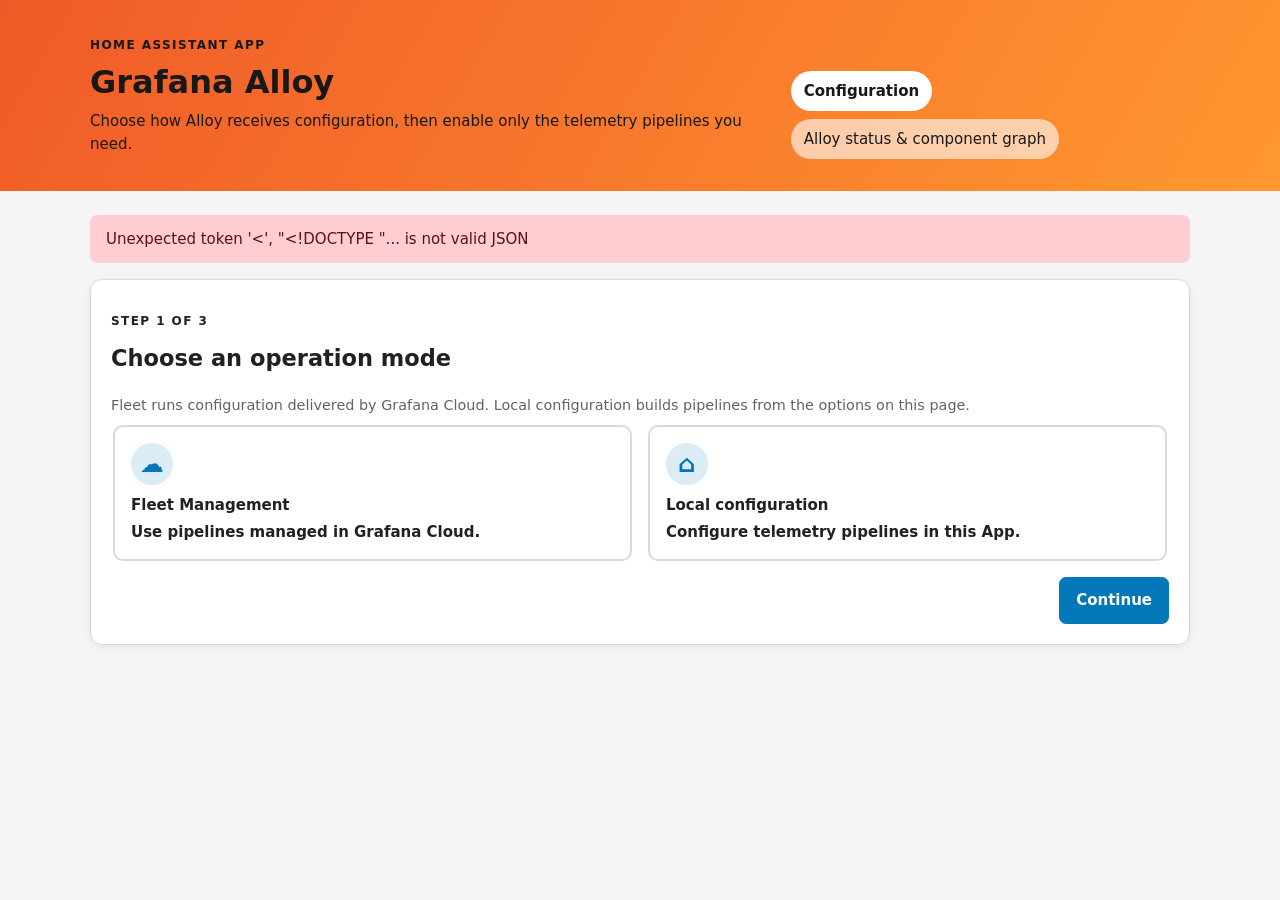
==== alloy/ui/static/index.html @ 851b1372 "Merge branch 'main' into feat/alloy-starter-placeholders-and-instance-labels Main landed the Fleet o" ====
<!doctype html>
<html lang="en">
<head>
  <meta charset="utf-8">
  <meta name="viewport" content="width=device-width,initial-scale=1">
  <title>Grafana Alloy configuration</title>
  <link rel="stylesheet" href="app.css?v=20260802-wizard">
  <script src="app.js?v=20260802-wizard" defer></script>
</head>
<body>
  <header>
    <div>
      <p class="eyebrow">Home Assistant App</p>
      <h1>Grafana Alloy</h1>
      <p>Choose how Alloy receives configuration, then enable only the telemetry pipelines you need.</p>
    </div>
    <nav aria-label="Alloy views">
      <a class="active" href="./">Configuration</a>
      <a href="alloy/">Alloy status &amp; component graph</a>
    </nav>
  </header>

  <main>
    <div id="notice" role="status" aria-live="polite"></div>
    <aside id="runtime-status" role="status" aria-live="polite" hidden></aside>
    <form id="config-form">
      <section class="card wizard-choice" data-wizard-step="mode">
        <p class="eyebrow">Step 1 of 3</p>
        <h2>Choose an operation mode</h2>
        <p class="help">Fleet runs configuration delivered by Grafana Cloud. Local configuration builds pipelines from the options on this page.</p>
        <fieldset class="mode-cards" aria-label="Operation mode">
          <input id="operation_mode" name="operation_mode" value="fleet" type="radio" required>
          <label for="operation_mode"><span class="mode-icon" aria-hidden="true">☁</span><strong>Fleet Management</strong><span>Use pipelines managed in Grafana Cloud.</span></label>
          <input id="operation_mode_local" name="operation_mode" value="local" type="radio">
          <label for="operation_mode_local"><span class="mode-icon" aria-hidden="true">⌂</span><strong>Local configuration</strong><span>Configure telemetry pipelines in this App.</span></label>
        </fieldset>
        <aside id="legacy-warning" hidden>
          This installation currently runs legacy Fleet and local pipelines together. Choose a supported mode before saving; existing behavior remains unchanged until then.
        </aside>
        <div class="wizard-actions"><button type="button" id="wizard-mode-next" class="primary">Continue</button></div>
      </section>

      <section class="card wizard-heading" data-wizard-step="config" hidden>
        <p class="eyebrow">Step 2 of 3</p>
        <h2>Configure and validate Alloy</h2>
        <p class="help">Enter the settings for the selected mode. Save &amp; restart validates the configuration before applying it.</p>
        <button type="button" id="wizard-mode-back">Change operation mode</button>
      </section>

      <div data-mode="fleet" hidden>
        <section class="card" data-wizard-step="config" hidden>
          <h2>Fleet Management</h2>
          <p>Copy the URL and numeric username from the Fleet Management API page. The shared key is also available to remotely supplied pipelines as <code>GCLOUD_RW_API_KEY</code>. This App remains a Fleet consumer and never writes, reconciles or removes Fleet resources itself.</p>
          <div class="grid">
            <div class="field"><label for="fleet_url">Fleet Management URL</label><p class="help">The complete regional service URL, including <code>https://</code>.</p><input id="fleet_url" name="fleet_url" type="url" required></div>
            <div class="field"><label for="fleet_username">Fleet Management username</label><p class="help">The numeric Fleet instance ID, not an email address.</p><input id="fleet_username" name="fleet_username" autocomplete="username" required></div>
            <div class="field"><label for="gcloud_rw_api_key">Grafana Cloud read/write API key</label><p class="help">Used for Fleet authentication and remote Loki, Prometheus, Tempo, or Pyroscope pipelines.</p><input id="gcloud_rw_api_key" name="gcloud_rw_api_key" type="password" autocomplete="new-password" data-secret><label class="clear"><input type="checkbox" data-clear-secret="gcloud_rw_api_key"> Clear stored key</label></div>
          </div>
          <details>
            <summary>Advanced &amp; optional configuration options</summary>
            <div class="grid advanced">
              <div class="field"><label for="fleet_collector_name">Collector display name</label><p class="help">Optional friendly name shown in Grafana Cloud.</p><input id="fleet_collector_name" name="fleet_collector_name"></div>
              <div><label class="switch"><input name="fleet_default_attributes" type="checkbox" checked> Expose Home Assistant Fleet attributes</label><p class="help">Adds <code>haos</code>, journal path, current and legacy App container names, and App slug for portable Fleet targeting. You can disable these attributes.</p></div>
              <div class="field"><label for="fleet_attributes">Collector attributes</label><p class="help">Comma-separated <code>key=value</code> selectors, for example <code>env=home,role=hass</code>.</p><input id="fleet_attributes" name="fleet_attributes"></div>
              <div class="field"><label for="fleet_poll_frequency">Fleet poll frequency</label><p class="help">How often Alloy checks for changed pipelines. Default: <strong>1m</strong>.</p><input id="fleet_poll_frequency" name="fleet_poll_frequency" value="1m"></div>
            </div>
          </details>
        </section>

        <section class="card" id="fleet-starter-form" data-wizard-step="starter" hidden>
          <p class="eyebrow">Step 3 of 3</p>
          <h2>Fleet starter pipeline</h2>
          <p>Alloy is healthy. Optionally choose the telemetry for one starter pipeline. These details are used only to render that Fleet manifest; they do not enable local configuration.</p>
          <p>No endpoint has to be filled in: any endpoint or tenant you leave blank is written as a <code>REPLACE-ME</code> placeholder that you edit in the generated manifest before downloading it.</p>
          <p><code>gcx</code> creates this pipeline once. The App does not reconcile later changes, disable it, or remove it on uninstall. Continue managing it in Fleet Management after creation.</p>
          <div class="grid">
            <div class="field"><label for="starter_loki_url">Loki endpoint</label><input id="starter_loki_url" data-starter="loki_url" type="url"></div>
            <div class="field"><label for="starter_loki_username">Loki tenant</label><input id="starter_loki_username" data-starter="loki_username"></div>
            <div class="field"><label for="starter_prometheus_url">Prometheus endpoint</label><input id="starter_prometheus_url" data-starter="prometheus_url" type="url"></div>
            <div class="field"><label for="starter_prometheus_username">Prometheus tenant</label><input id="starter_prometheus_username" data-starter="prometheus_username"></div>
            <div class="field"><label for="starter_tempo_url">Tempo endpoint</label><input id="starter_tempo_url" data-starter="tempo_url" type="url"></div>
            <div class="field"><label for="starter_tempo_username">Tempo tenant</label><input id="starter_tempo_username" data-starter="tempo_username"></div>
            <div class="field"><label for="starter_pyroscope_url">Pyroscope endpoint</label><input id="starter_pyroscope_url" data-starter="pyroscope_url" type="url"></div>
            <div class="field"><label for="starter_pyroscope_username">Pyroscope tenant</label><input id="starter_pyroscope_username" data-starter="pyroscope_username"></div>
          </div>
          <div class="toggles"><label class="switch"><input data-starter="host_metrics" type="checkbox" checked> Host metrics</label><label class="switch"><input data-starter="logs_homeassistant" type="checkbox" checked> Home Assistant logs</label><label class="switch"><input data-starter="traces_enabled" type="checkbox"> Receive traces</label><label class="switch"><input data-starter="alloy_profiling" type="checkbox"> Profile Alloy</label></div>
          <button type="button" id="generate-fleet-reference">Generate Fleet pipeline manifest</button>
          <button type="button" id="wizard-starter-back">Back to Fleet settings</button>
          <div id="fleet-reference" hidden>
            <div class="field wide">
              <label for="fleet-reference-manifest">Fleet pipeline manifest</label>
              <p class="help">Replace every <code>REPLACE-ME</code> value with the endpoint and numeric tenant ID from your Grafana Cloud stack, then download it. Edits here are not saved and do not change this App's own configuration.</p>
              <textarea id="fleet-reference-manifest" rows="20" spellcheck="false" autocomplete="off" data-transient></textarea>
            </div>
            <button type="button" id="download-fleet-reference">Download manifest</button>
            <p class="help">Then create the pipeline from a machine with <code>gcx</code> installed:</p>
            <pre><code>brew install grafana/grafana/gcx
gcx login home-assistant --server https://YOUR-STACK.grafana.net --oauth
gcx config check
gcx fleet pipelines create -f home-assistant-fleet-pipeline.yaml</code></pre>
          </div>
        </section>
      </div>

      <section class="card" data-mode="local fleet" data-wizard-step="config" hidden>
        <h2>Collector identity</h2>
        <div class="field">
          <label for="instance_name">Instance name</label>
          <p class="help">Used for metric labels, the Fleet collector identity, and this installation's starter-pipeline target. Default: <strong>homeassistant</strong>.</p>
          <input id="instance_name" name="instance_name" value="homeassistant">
        </div>
      </section>

      <div data-mode="local" data-wizard-step="config" hidden>
        <section class="card">
          <h2>Metrics</h2>
          <p>Collect host, Home Assistant, and Alloy metrics and send them to a Prometheus or Mimir remote-write endpoint.</p>
          <div class="grid">
            <div class="field wide"><label for="prometheus_url">Prometheus remote-write endpoint</label><p class="help">For Grafana Cloud this normally ends in <code>/api/prom/push</code>.</p><input id="prometheus_url" name="prometheus_url" type="url"></div>
            <div class="field"><label for="prometheus_username">Metrics tenant or username</label><p class="help">Grafana Cloud metrics instance ID or basic-auth username.</p><input id="prometheus_username" name="prometheus_username"></div>
            <div class="field" data-mode="local"><label for="prometheus_password">Metrics token</label><p class="help">Access-policy token or basic-auth password.</p><input id="prometheus_password" name="prometheus_password" type="password" data-secret><label class="clear"><input type="checkbox" data-clear-secret="prometheus_password"> Clear stored token</label></div>
          </div>
          <div class="toggles">
            <div><label class="switch"><input name="host_metrics" type="checkbox" checked> Host metrics</label><p class="help">Collect CPU, memory, disk, load and network metrics from the HAOS host.</p></div>
            <div><label class="switch"><input name="homeassistant_metrics" type="checkbox"> Home Assistant Core metrics</label><p class="help">Scrape Home Assistant entities and Core internals; Home Assistant's Prometheus integration must be enabled.</p></div>
            <div><label class="switch"><input name="alloy_metrics" type="checkbox" checked> Alloy self-monitoring metrics</label><p class="help">Scrape this Alloy process and its component health from internal port 12345.</p></div>
          </div>
          <details><summary>Advanced metrics options</summary><div class="field"><label for="metrics_scrape_interval">Metrics scrape interval</label><p class="help">Default: <strong>60s</strong>. Increase it to reduce ingestion volume.</p><input id="metrics_scrape_interval" name="metrics_scrape_interval" value="60s"></div></details>
        </section>

        <section class="card">
          <h2>Logs</h2>
          <p>Read the HAOS system journal and send selected entries to Loki.</p>
          <div class="grid">
            <div class="field wide"><label for="loki_url">Loki push endpoint</label><p class="help">The complete Loki HTTP push URL.</p><input id="loki_url" name="loki_url" type="url"></div>
            <div class="field"><label for="loki_username">Logs tenant or username</label><p class="help">Grafana Cloud logs instance ID or basic-auth username.</p><input id="loki_username" name="loki_username"></div>
            <div class="field" data-mode="local"><label for="loki_password">Logs token</label><p class="help">Access-policy token or basic-auth password.</p><input id="loki_password" name="loki_password" type="password" data-secret><label class="clear"><input type="checkbox" data-clear-secret="loki_password"> Clear stored token</label></div>
          </div>
          <div class="toggles">
            <div><label class="switch"><input name="logs_system" type="checkbox" checked> HAOS system logs</label><p class="help">Collect operating-system services such as Supervisor, NetworkManager and the kernel.</p></div>
            <div><label class="switch"><input name="logs_homeassistant" type="checkbox" checked> Home Assistant Core logs</label><p class="help">Collect only the main Home Assistant Core container's journal entries.</p></div>
            <div><label class="switch"><input name="logs_addons" type="checkbox" checked> Other App logs</label><p class="help">Collect container logs for installed Home Assistant Apps, subject to the exclusion list.</p></div>
          </div>
          <details><summary>Advanced log options</summary><div class="grid advanced">
            <div class="field"><label for="logs_exclude_addons">Apps to exclude</label><p class="help">Comma-separated App slugs. Alloy excludes itself by default.</p><input id="logs_exclude_addons" name="logs_exclude_addons" value="alloy"></div>
            <div class="field"><label for="logs_max_age">Journal replay age</label><p class="help">Oldest entries read on first start. Default: <strong>24h</strong>.</p><input id="logs_max_age" name="logs_max_age" value="24h"></div>
          </div></details>
        </section>

        <section class="card">
          <h2>Traces</h2>
          <label class="switch"><input name="traces_enabled" type="checkbox"> Receive and forward OTLP traces</label>
          <p class="help">When enabled, Alloy listens on OTLP gRPC 4317 and HTTP 4318 on loopback by default.</p>
          <label class="switch"><input name="traces_network_access" type="checkbox"> Allow OTLP clients on the HAOS network</label>
          <p class="help">Binds both receivers to every HAOS interface. Enable only when a trusted network client must send traces; protect the ports with your network firewall.</p>
          <div class="grid">
            <div class="field wide"><label for="tempo_url">Tempo OTLP HTTP endpoint</label><p class="help">The OTLP HTTP base endpoint supplied by Tempo or Grafana Cloud.</p><input id="tempo_url" name="tempo_url" type="url"></div>
            <div class="field"><label for="tempo_username">Traces tenant or username</label><p class="help">Numeric Grafana Cloud traces tenant ID or a basic-auth username.</p><input id="tempo_username" name="tempo_username"></div>
            <div class="field" data-mode="local"><label for="tempo_password">Traces token</label><p class="help">Access-policy token or basic-auth password paired with the traces username.</p><input id="tempo_password" name="tempo_password" type="password" data-secret><label class="clear"><input type="checkbox" data-clear-secret="tempo_password"> Clear stored token</label></div>
          </div>
        </section>

        <section class="card">
          <h2>Profiles</h2>
          <label class="switch"><input name="alloy_profiling" type="checkbox"> Profile Alloy itself</label>
          <p class="help">Continuously scrape Alloy's pprof endpoint and send profiles to Pyroscope.</p>
          <div class="grid">
            <div class="field wide"><label for="pyroscope_url">Pyroscope endpoint</label><p class="help">Complete profile write endpoint supplied by Pyroscope or Grafana Cloud.</p><input id="pyroscope_url" name="pyroscope_url" type="url"></div>
            <div class="field"><label for="pyroscope_username">Profiles tenant or username</label><p class="help">Numeric Grafana Cloud profiles tenant ID or a basic-auth username.</p><input id="pyroscope_username" name="pyroscope_username"></div>
            <div class="field" data-mode="local"><label for="pyroscope_password">Profiles token</label><p class="help">Access-policy token or basic-auth password paired with the profiles username.</p><input id="pyroscope_password" name="pyroscope_password" type="password" data-secret><label class="clear"><input type="checkbox" data-clear-secret="pyroscope_password"> Clear stored token</label></div>
          </div>
        </section>
      </div>

      <section class="card" data-mode="local" data-wizard-step="config" hidden>
        <details>
          <summary>Advanced &amp; optional configuration options</summary>
          <div class="grid advanced">
            <div class="field"><label for="log_level">Alloy log level</label><p class="help">Changes Alloy's own App log verbosity, not the logs sent to Loki.</p><select id="log_level" name="log_level"><option>debug</option><option selected>info</option><option>warn</option><option>error</option></select></div>
            <div class="field"><label for="alloy_stability_level">Minimum component stability</label><p class="help">Keep generally available unless additional configuration needs a preview component.</p><select id="alloy_stability_level" name="alloy_stability_level"><option selected>generally-available</option><option>public-preview</option><option>experimental</option></select></div>
            <div><label class="switch"><input name="alloy_disable_telemetry" type="checkbox" checked> Disable anonymous Alloy usage reporting</label><p class="help">Pass <code>--disable-reporting</code> so Alloy sends no anonymous feature-usage report to Grafana.</p></div>
            <div class="field wide"><label for="alloy_additional_args">Additional Alloy startup flags</label><p class="help">Whitespace-separated <code>--flag</code> or <code>--flag=value</code> arguments. Invalid flags are rejected before saving.</p><textarea id="alloy_additional_args" name="alloy_additional_args" rows="3"></textarea></div>
            <div class="field wide" data-mode="local"><label for="additional_config">Additional Alloy configuration</label><p class="help">River blocks appended verbatim after the generated configuration.</p><textarea id="additional_config" name="additional_config" rows="8" spellcheck="false"></textarea></div>
          </div>
        </details>
      </section>

      <section class="card break-glass" data-mode="local" data-manual-control data-wizard-step="config" hidden>
        <label class="switch"><input id="manual_config_enabled" name="manual_config_enabled" type="checkbox"> Full manual Alloy configuration override</label>
        <p class="help">Break-glass mode replaces every generated pipeline with the complete Alloy configuration below. The candidate must pass Alloy validation before it can be saved.</p>
        <div id="manual-config-panel" hidden>
          <aside>Generated Fleet and Local settings are ignored while this override is enabled. Stored credentials remain available through their documented environment variables.</aside>
          <label for="manual_config">Complete config.alloy contents</label>
          <textarea id="manual_config" name="manual_config" rows="18" spellcheck="false" disabled></textarea>
        </div>
      </section>

      <footer class="actions" data-wizard-step="config" hidden>
        <button type="submit">Save</button>
        <button type="button" id="save-restart" class="primary">Save &amp; restart</button>
      </footer>
    </form>
  </main>
</body>
</html>
---- alloy/ui/static/app.css ----
:root { color-scheme: light dark; --bg:#f5f5f5; --card:#fff; --text:#202124; --muted:#5f6368; --line:#d8dadd; --accent:#0378b9; --danger:#a32222; --notice:#ffecb3; --notice-text:#382f16; --success:#c8e6c9; --success-text:#143c17; --error:#ffcdd2; --error-text:#5f1010; }
@media (prefers-color-scheme: dark) { :root { --bg:#111827; --card:#1f2937; --text:#f3f4f6; --muted:#cbd5e1; --line:#475569; --accent:#58c4ff; --danger:#ff8a8a; --notice:#55440b; --notice-text:#fff1b8; --success:#174c36; --success-text:#c5f5d7; --error:#651d2a; --error-text:#ffd9df; } }
* { box-sizing:border-box; }
[hidden] { display:none !important; }
body { margin:0; background:var(--bg); color:var(--text); font:15px/1.5 system-ui,-apple-system,BlinkMacSystemFont,"Segoe UI",sans-serif; }
header { display:flex; gap:2rem; justify-content:space-between; align-items:end; padding:2rem max(1rem,calc((100% - 1100px)/2)); background:linear-gradient(120deg,#f05a28,#ff9830); color:#181818; }
header h1 { margin:.1rem 0; font-size:2rem; } header p { margin:.25rem 0; } .eyebrow { font-size:.75rem; font-weight:700; letter-spacing:.12em; text-transform:uppercase; }
nav { display:flex; gap:.5rem; flex-wrap:wrap; } nav a { color:#181818; text-decoration:none; padding:.55rem .8rem; border-radius:999px; background:#ffffff99; } nav a.active { background:#fff; font-weight:700; }
main { width:min(1100px,calc(100% - 2rem)); margin:1.5rem auto 4rem; }
.card { background:var(--card); border:1px solid var(--line); border-radius:12px; padding:1.25rem; margin:1rem 0; box-shadow:0 2px 8px #00000012; }
h2 { margin-top:0; } label,summary { font-weight:650; } .help { color:var(--muted); margin:.25rem 0 .55rem; font-size:.9rem; }
.grid { display:grid; grid-template-columns:repeat(2,minmax(0,1fr)); gap:1rem; margin-top:1rem; } .field.wide { grid-column:1/-1; }
input,select,textarea { width:100%; border:1px solid var(--line); border-radius:7px; background:var(--bg); color:var(--text); padding:.7rem; font:inherit; accent-color:var(--accent); }
input:focus-visible,select:focus-visible,textarea:focus-visible,button:focus-visible { outline:2px solid var(--accent); outline-offset:2px; }
.toggles { display:grid; grid-template-columns:repeat(auto-fit,minmax(220px,1fr)); gap:1rem; margin:1rem 0; } .toggles > div { border:1px solid var(--line); border-radius:8px; padding:.75rem; } .toggles label,.switch,.clear { display:flex; gap:.5rem; align-items:center; font-weight:500; } .toggles input,.switch input,.clear input { width:auto; }
.clear { margin-top:.4rem; color:var(--muted); font-size:.85rem; }
details { border-top:1px solid var(--line); margin-top:1rem; padding-top:1rem; } summary { cursor:pointer; }
.break-glass { border:1px solid #ef6c00; border-radius:8px; padding:1rem; }
aside,#notice:not(:empty) { padding:.8rem 1rem; border-radius:7px; margin:1rem 0; background:var(--notice); color:var(--notice-text); }
#notice.error { background:var(--error); color:var(--error-text); } #notice.success { background:var(--success); color:var(--success-text); }
.actions { position:sticky; bottom:0; display:flex; justify-content:flex-end; gap:.75rem; padding:1rem; background:color-mix(in srgb,var(--bg) 90%,transparent); backdrop-filter:blur(8px); }
button { border:1px solid var(--accent); border-radius:7px; padding:.7rem 1rem; background:transparent; color:var(--accent); font:inherit; font-weight:700; cursor:pointer; } button.primary { color:white; background:var(--accent); } button:disabled { opacity:.55; cursor:wait; }
code { overflow-wrap:anywhere; }
pre { overflow:auto; padding:.8rem; border-radius:7px; background:var(--bg); border:1px solid var(--line); }
.mode-cards { border:0; padding:0; display:grid; grid-template-columns:repeat(2,minmax(0,1fr)); gap:1rem; }
.mode-cards input { position:absolute; width:1px; height:1px; opacity:0; pointer-events:none; }
.mode-cards label { display:grid; gap:.25rem; border:2px solid var(--line); border-radius:10px; padding:1rem; cursor:pointer; color:var(--text); background:var(--card); }
.mode-cards input:checked + label { border-color:var(--accent); box-shadow:0 0 0 2px color-mix(in srgb,var(--accent) 25%,transparent); }
.mode-cards input:focus-visible + label { outline:2px solid var(--accent); outline-offset:2px; }
.mode-icon { display:grid; place-items:center; width:2.6rem; height:2.6rem; margin-bottom:.35rem; border-radius:50%; color:var(--accent); background:color-mix(in srgb,var(--accent) 14%,var(--card)); font-size:1.5rem; }
.wizard-actions { display:flex; justify-content:flex-end; margin-top:1rem; }
.wizard-heading { border-left:4px solid var(--accent); }
@media (max-width:700px) { header { align-items:start; flex-direction:column; } .grid,.mode-cards { grid-template-columns:1fr; } .field.wide { grid-column:auto; } .actions { justify-content:stretch; } .actions button { flex:1; } }
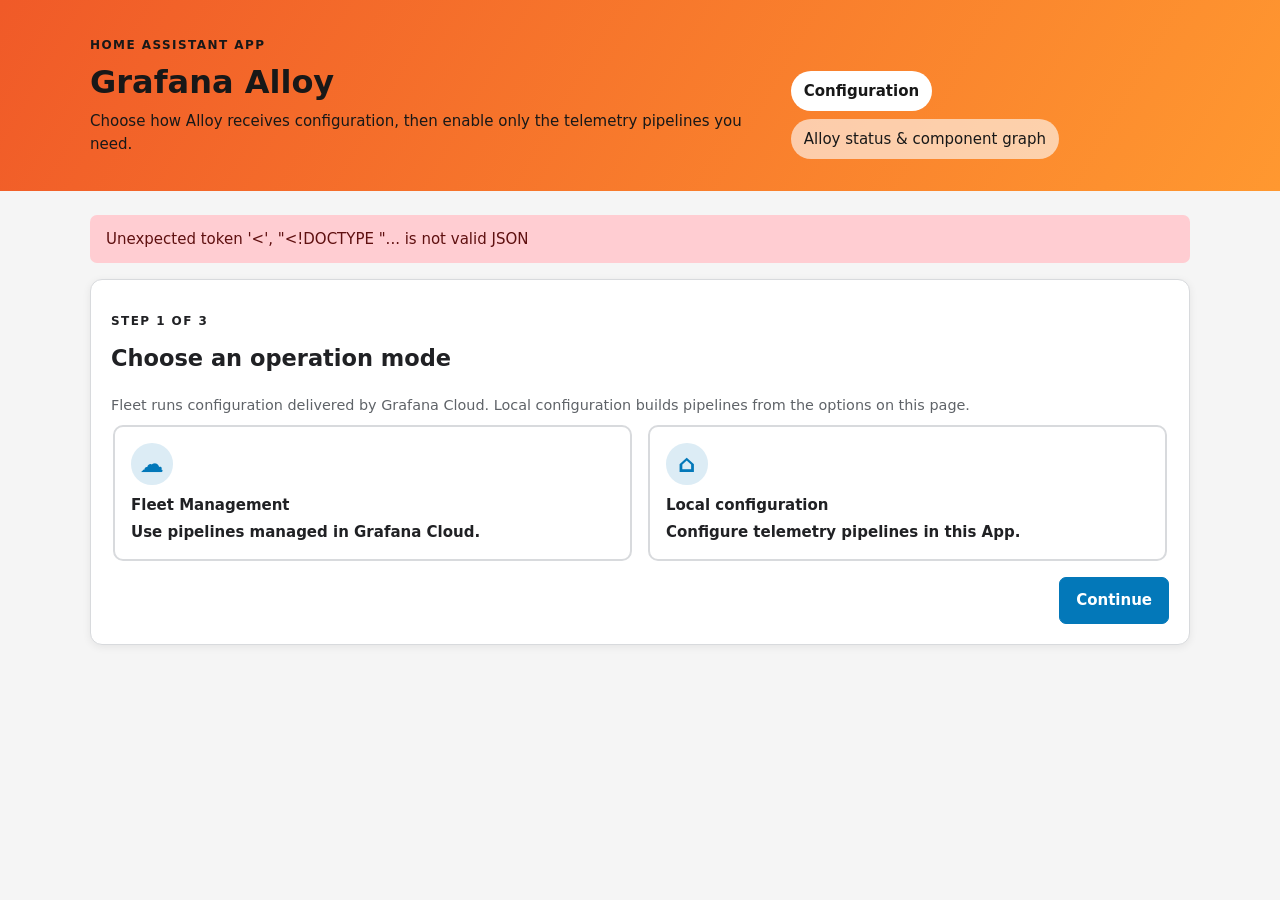
==== commit f3335e48: "fix(alloy): preserve valid settings and support safe recovery" ====
--- a/alloy/ui/static/index.html
+++ b/alloy/ui/static/index.html
@@ -4,8 +4,8 @@
   <meta charset="utf-8">
   <meta name="viewport" content="width=device-width,initial-scale=1">
   <title>Grafana Alloy configuration</title>
-  <link rel="stylesheet" href="app.css?v=20260802-wizard">
-  <script src="app.js?v=20260802-wizard" defer></script>
+  <link rel="stylesheet" href="app.css?v=20260829-wizard-nesting">
+  <script src="app.js?v=20260829-wizard-nesting" defer></script>
 </head>
 <body>
   <header>
@@ -23,6 +23,12 @@
   <main>
     <div id="notice" role="status" aria-live="polite"></div>
     <aside id="runtime-status" role="status" aria-live="polite" hidden></aside>
+    <section id="settings-recovery" class="card" hidden>
+      <h2>Recover saved settings</h2>
+      <p>Reset only if the saved settings cannot be repaired. This archives the previous file, including stored credentials, in the App's private backup directory and starts an empty configuration.</p>
+      <label><input id="confirm-settings-recovery" type="checkbox"> I understand I will need to configure Alloy again.</label>
+      <button id="recover-settings" type="button" disabled>Archive and reset saved settings</button>
+    </section>
     <form id="config-form">
       <section class="card wizard-choice" data-wizard-step="mode">
         <p class="eyebrow">Step 1 of 3</p>
@@ -172,12 +178,15 @@
         </section>
       </div>
 
-      <section class="card" data-mode="local" data-wizard-step="config" hidden>
+      <!-- Startup flags are read from the stored settings on every start, whatever
+           supplies the configuration, so this section follows the flags rather
+           than the mode. Each control below narrows itself to the modes that
+           actually consume it. -->
+      <section class="card" data-mode="local fleet manual" data-wizard-step="config" hidden>
         <details>
           <summary>Advanced &amp; optional configuration options</summary>
           <div class="grid advanced">
-            <div class="field"><label for="log_level">Alloy log level</label><p class="help">Changes Alloy's own App log verbosity, not the logs sent to Loki.</p><select id="log_level" name="log_level"><option>debug</option><option selected>info</option><option>warn</option><option>error</option></select></div>
-            <div class="field"><label for="alloy_stability_level">Minimum component stability</label><p class="help">Keep generally available unless additional configuration needs a preview component.</p><select id="alloy_stability_level" name="alloy_stability_level"><option selected>generally-available</option><option>public-preview</option><option>experimental</option></select></div>
+            <div class="field" data-mode="local fleet"><label for="log_level">Alloy log level</label><p class="help">Changes Alloy's own App log verbosity, not the logs sent to Loki. It is written into the generated configuration, so a full manual override sets its own <code>logging</code> block instead.</p><select id="log_level" name="log_level"><option>debug</option><option selected>info</option><option>warn</option><option>error</option></select></div>
             <div><label class="switch"><input name="alloy_disable_telemetry" type="checkbox" checked> Disable anonymous Alloy usage reporting</label><p class="help">Pass <code>--disable-reporting</code> so Alloy sends no anonymous feature-usage report to Grafana.</p></div>
             <div class="field wide"><label for="alloy_additional_args">Additional Alloy startup flags</label><p class="help">Whitespace-separated <code>--flag</code> or <code>--flag=value</code> arguments. Invalid flags are rejected before saving.</p><textarea id="alloy_additional_args" name="alloy_additional_args" rows="3"></textarea></div>
             <div class="field wide" data-mode="local"><label for="additional_config">Additional Alloy configuration</label><p class="help">River blocks appended verbatim after the generated configuration.</p><textarea id="additional_config" name="additional_config" rows="8" spellcheck="false"></textarea></div>
@@ -189,7 +198,7 @@
         <label class="switch"><input id="manual_config_enabled" name="manual_config_enabled" type="checkbox"> Full manual Alloy configuration override</label>
         <p class="help">Break-glass mode replaces every generated pipeline with the complete Alloy configuration below. The candidate must pass Alloy validation before it can be saved.</p>
         <div id="manual-config-panel" hidden>
-          <aside>Generated Fleet and Local settings are ignored while this override is enabled. Stored credentials remain available through their documented environment variables.</aside>
+          <aside>Generated Fleet and Local settings are ignored while this override is enabled. Stored credentials remain available through their documented environment variables. Alloy's startup flags still apply: usage reporting and additional startup flags stay editable under <strong>Advanced &amp; optional configuration options</strong>, and minimum component stability stays on the Home Assistant <strong>Configuration</strong> tab.</aside>
           <label for="manual_config">Complete config.alloy contents</label>
           <textarea id="manual_config" name="manual_config" rows="18" spellcheck="false" disabled></textarea>
         </div>
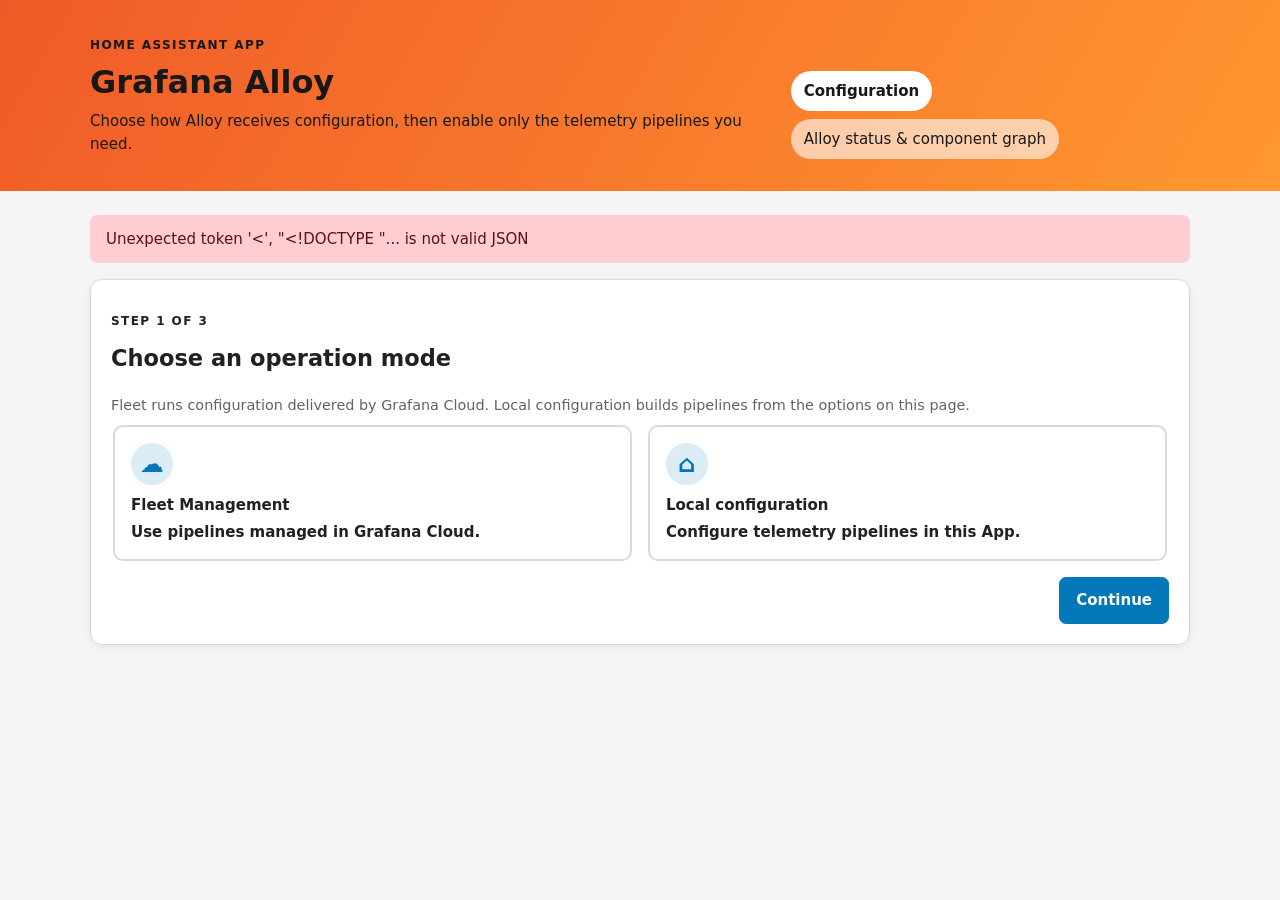
==== commit 14b3a56f: "feat(alloy-host): add a Grafana Alloy App variant that can see host processes Adds alloy_host, "Graf" ====
--- a/alloy/ui/static/index.html
+++ b/alloy/ui/static/index.html
@@ -130,6 +130,7 @@
             <div><label class="switch"><input name="host_metrics" type="checkbox" checked> Host metrics</label><p class="help">Collect CPU, memory, disk, load and network metrics from the HAOS host.</p></div>
             <div><label class="switch"><input name="homeassistant_metrics" type="checkbox"> Home Assistant Core metrics</label><p class="help">Scrape Home Assistant entities and Core internals; Home Assistant's Prometheus integration must be enabled.</p></div>
             <div><label class="switch"><input name="alloy_metrics" type="checkbox" checked> Alloy self-monitoring metrics</label><p class="help">Scrape this Alloy process and its component health from internal port 12345.</p></div>
+            <div data-mode="local" data-host-processes hidden><label class="switch"><input name="process_metrics" type="checkbox"> Host process metrics</label><p class="help">Adds a generated pipeline with CPU, memory and process counts for every executable on the HAOS host, one series group per executable name. Protection mode off already lets every pipeline see host processes; this only decides whether this one is added.</p></div>
           </div>
           <details><summary>Advanced metrics options</summary><div class="field"><label for="metrics_scrape_interval">Metrics scrape interval</label><p class="help">Default: <strong>60s</strong>. Increase it to reduce ingestion volume.</p><input id="metrics_scrape_interval" name="metrics_scrape_interval" value="60s"></div></details>
         </section>
